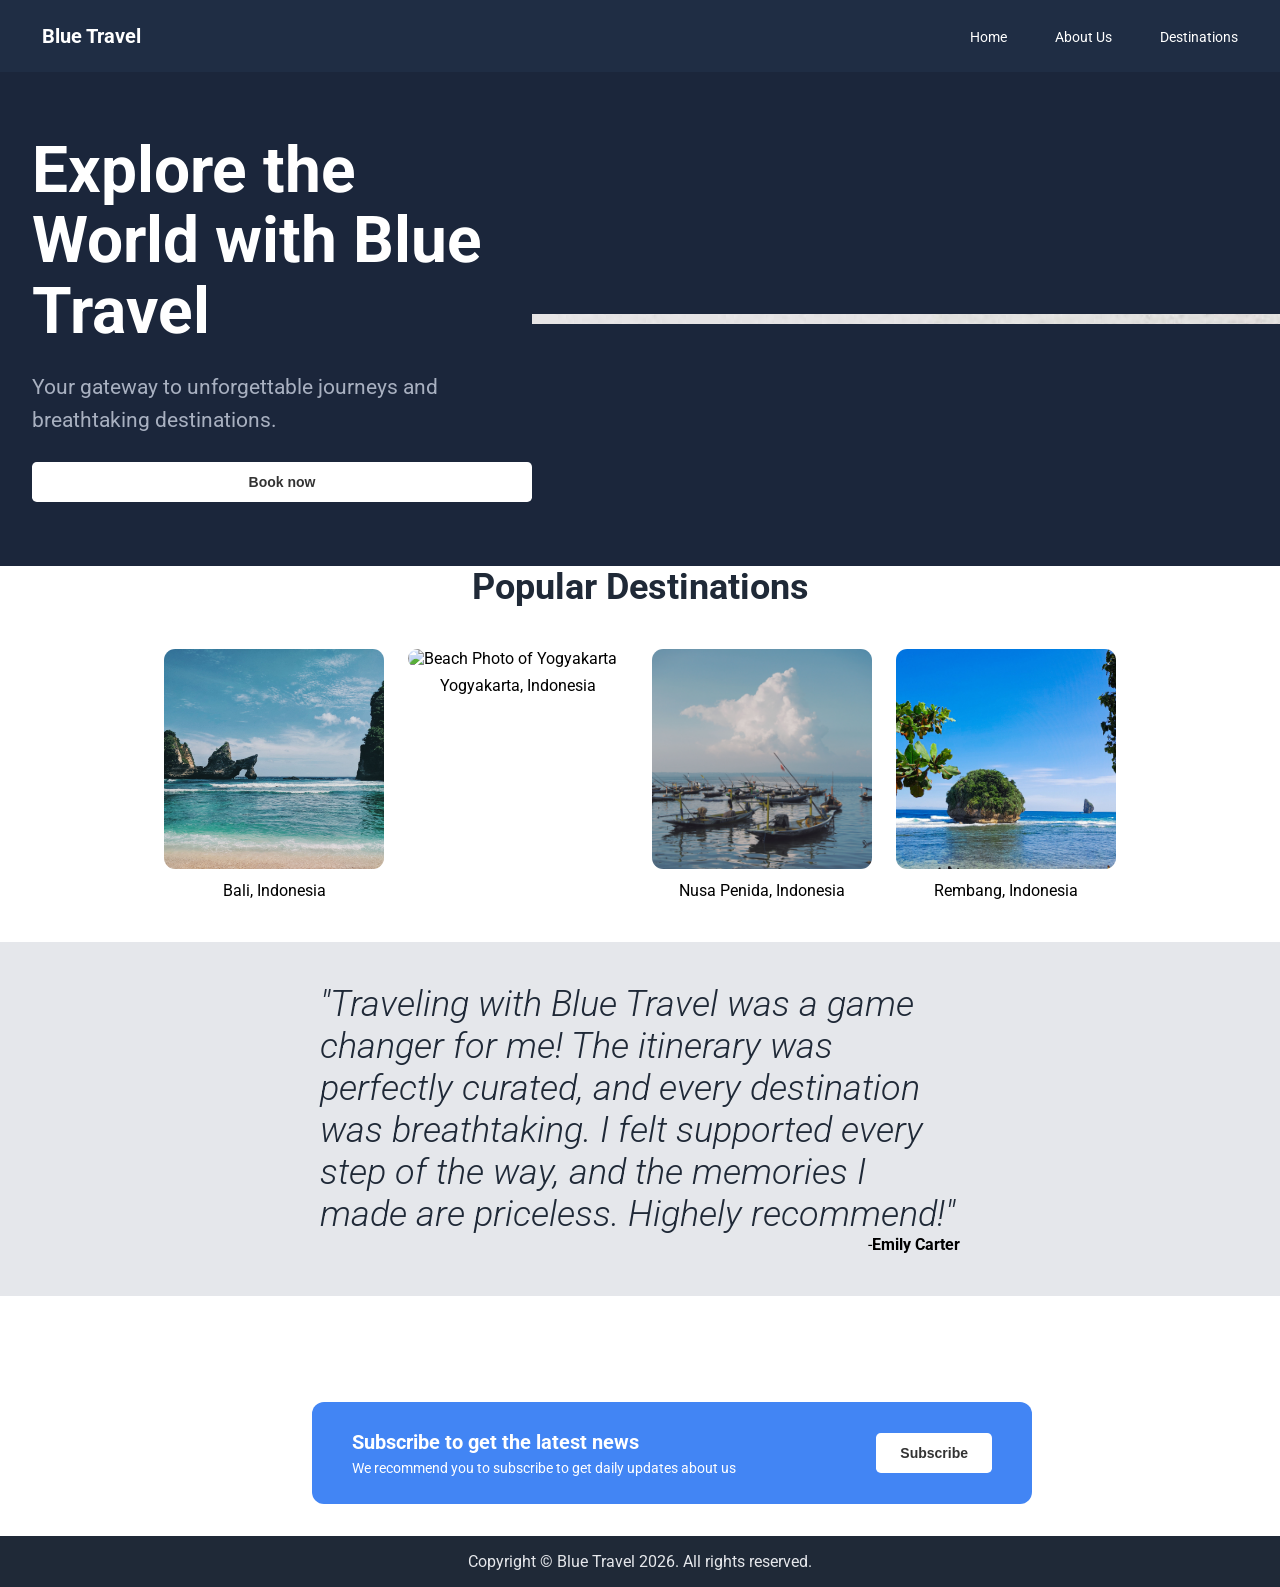
==== index.html @ 7595e04e "fix css button" ====
<!DOCTYPE html>
<html lang="en">
<head>
  <meta charset="UTF-8">
  <meta name="viewport" content="width=device-width, initial-scale=1.0">
  <title>Home</title>

  <link rel="stylesheet" href="styles/main.css">
</head>
<body>
  <header>
    <nav>
      <p class="logo">Blue Travel</p>
      <ul class="nav-links">
        <li><a href="index.html">Home</a></li>
        <li><a href="pages/AboutUs.html">About Us</a></li>
        <li><a href="pages/destinations.html">Destinations</a></li>
      </ul>
    </nav>
  </header>
  <main>
    <section class="hero">
      <div class="hero-content">
        <h1>Explore the World with Blue Travel</h1>
        <p>Your gateway to unforgettable journeys and breathtaking destinations.</p>
        <button class="btn" type="button">Book now</button>
      </div>
      <div class="hero-image">
        <img class="card-image" src="media/hero.jpg" alt="Hero Image">
      </div>
    </section>

    <section class="section">
    <h2>Popular Destinations</h2>
    <div class="card-row">
      <figure class="card">
        <img class="card-image" src="media/Bali.jpg" alt="Beach Photo of Bali">
        <figcaption>Bali, Indonesia</figcaption>
      </figure>
      <figure class="card">
        <img class="card-image" src="media/Yogyakarta.jpg" alt="Beach Photo of Yogyakarta">
        <figcaption>Yogyakarta, Indonesia</figcaption>
      </figure>
      <figure class="card">
        <img class="card-image" src="media/Nusa.jpg" alt="Beach Photo of Nusa Penida">
        <figcaption>Nusa Penida, Indonesia</figcaption>
      </figure>
      <figure class="card">
        <img class="card-image" src="media/Rembang.jpg" alt="Beach Photo of Rembang">
        <figcaption>Rembang, Indonesia</figcaption>
      </figure>
    </div>
  </section>
  <div class="quote-section">
    <div class="quote-container">
      <p class="quote-text">
        "Traveling with Blue Travel was a game changer for me! The itinerary was perfectly curated, and every destination was breathtaking. I felt supported every step of the way, and the memories I made are priceless. Highely recommend!"
      </p>
      <span class="quote-author">-<strong>Emily Carter</strong></span>
    </div>
  </div>
  <section class="newsletter">
    <div class="newsletter-content">
      <div class="newsletter-text">
        <h3>Subscribe to get the latest news</h3>
        <p>We recommend you to subscribe to get daily updates about us</p>
      </div>
      <div class="newsletter-button">
        <button class="btn" type="button">Subscribe</button>
      </div>
    </div>
    
  </section>
  </main>
  <footer>
    <p> Copyright &copy; Blue Travel 2026. All rights reserved.</p>
  </footer>
</body>
</html>
---- styles/main.css ----
@font-face {
  font-family: "Roboto";
  src: url("../fonts/Roboto-VariableFont_wdth,wght.ttf") format("truetype");
  font-weight: 100 900;
  font-style: normal;
}

@font-face {
  font-family: "Roboto";
  src: url("../fonts/Roboto-Italic-VariableFont_wdth\,wght.ttf") format("truetype");
  font-weight: 100 900;
  font-style: italic;
}

* {
  margin: 0;
  padding: 0;
}

body{
   font-family: "Roboto";
}

nav{
    display: flex;
    justify-content: space-between;
    align-items: center;

    background-color: #1f2d44;
    padding: 1.5rem 2.6rem;
}

.logo {
    color: white;
    font-size: 20px;
    font-weight: 700;
}

.nav-links {
    display: flex;
    gap: 3rem;
    list-style: none;
}

.nav-links a {
    color: #fff;
    text-decoration: none;
    font-size: 14px;
}

/*Hero Section*/


/* Hero Section */
.hero {
    display: flex;
    justify-content: center;
    align-items: center;
    width: 100%;

    margin: 0 auto;
    padding: 4rem 2rem;
    background-color: #1b263b;
    color: #ffffff;
}

.hero-content {
    display: flex;
    flex-direction: column;
    gap: 1.5rem;

    flex: 1;
    max-width: 500px;
}

.hero-content h1 {
    font-size: 4rem;
    line-height: 1.1;
    font-weight: 700;
}

.hero-content p {
    font-size: 1.3rem;
    line-height: 1.6;
    color: #a8b0c0;
}

.hero-image {
    display: flex;
    justify-content: center;
    align-items: center;

    flex: 1;
    width: 100px;
    height: 10px;
    overflow: hidden;
}


h2{
  font-size: 36px;
  font-weight: 700;
  color: rgb(31 41 55);
  display: flex;
  justify-content: center;
}

.section {
  display: flex;
  flex-direction: column;
  justify-content: center;
  align-items: center;
  width: 100%;
}

.card-row {
  display: flex;
  justify-content: center;
  gap: 1.5rem;
  padding: 2.6rem 0;
}

.card {
  width: 13.75rem;
  margin: 0;
}

.card .card-image {
  width: 100%;
  aspect-ratio: 1 / 1;
  object-fit: cover;   
  object-position: center;
  border-radius: 0.7rem;
}

@media (max-width: 768px) {
  .card-row {
    flex-direction: column;
    align-items: center;
    gap: 2rem;
  }

  .card {
    width: 90%;
    max-width: 20rem;
  }
}



figcaption {
  text-align: center;
  margin-top: 8px;
}

body {
  display: flex;
  flex-direction: column;
  justify-content: space-between;
  min-height: 100vh;;
}

.quote-section {
  background-color: #E5E7EB;
  display: flex;
  align-items: center;
  justify-content: center;
  width: 100%;
  overflow: hidden;
}

.quote-container {
  width: 50%;
  display: flex;
  flex-direction: column;
  padding: 2.6rem 5.2rem;
}

.quote-text {
  font-size: 36px;
  font-style: italic;
  font-weight: 300;
  color: #1F2937;
}

.quote-author {
  align-self: flex-end;
}

.newsletter {
    width: 100%;
    display: flex;
    justify-content: center;
    padding: 2rem;
}

.newsletter-content {
  width: 50%;
  background-color: #4285f4;
  border-radius: 0.75rem;

  display: flex;
  justify-content: space-between;
  align-items: center;

  padding: 1.75rem 2.5rem;
}

.newsletter-text h3 {
    color: white;
    font-size: 20px;
}

.newsletter-text p {
    margin: 0.4rem 0 0;
    color: rgba(255, 255, 255);
    font-size: 14px;
}

.btn{
    border: none;
    background-color: white;
    color: #333;
    padding: 0.75rem 1.5rem;
    border-radius: 0.3rem;
    font-weight: 600;
    font-size: 14px;
}

.info-card {
    display: flex;
    flex-direction: column;
    justify-content: center;

    background-color: white;
    border-radius: 12px;

    padding: 2rem;
    width: 450px;
    min-height: 180px;

    box-sizing: border-box;
}  


footer {
  background-color: #1F2937;
  color: #E5E7EB;
  text-align: center;
  padding: 1rem;
}

.quote-section {
  background-color: #E5E7EB;
  display: flex;
  align-items: center;
  justify-content: center;
  width: 100%;
  overflow: hidden;
  margin-bottom: 4.6rem;
}

.quote-container {
  width: 50%;
  display: flex;
  flex-direction: column;
  padding: 2.6rem 5.2rem;
}

.quote-text {
  font-size: 36px;
  font-style: italic;
  font-weight: 300;
  color: #1F2937;
}

.quote-author {
  align-self: flex-end;
}


.destinations {
  margin: 2.6rem 0;
  display: flex;
  flex-direction: column;
  align-items: center;
  row-gap: 1.6rem;
}

.destinations h2 {
  width: 80%;
  display: flex;
  justify-content: flex-start;
}

.destinations-first-row,
.destinations-second-row {
  width: 80%;
  display: flex;
}

article.destination {
  width: 33%;
}

article.destination h3 {
  margin-bottom: 4px;
}

article.destination .img-card {
  width: 90%;
  height: 180px;
  border-radius: 4px;
  overflow: hidden;
  margin-bottom: 6px;
}

article.destination .img-card img {
  width: 100%;
  height: 100%;
  object-fit: cover;
}

article p {
  width: 90%;
  font-size: 16px;
}

/*MEDIA QUERIES*/

@media (max-width: 768px) {
    .navbar {
        flex-direction: column;
        gap: 1rem;
        padding: 1.5rem;
    }

    .nav-links {
        gap: 1.5rem;
        flex-wrap: wrap;
        justify-content: center;
    }
}


@media (max-width: 768px) {
  footer{
    font-size: 12px;
  }

  .destinations-first-row,
  .destinations-second-row {
    flex-direction: column;
    align-items: flex-start;
    row-gap: 1.6rem;
  }

  article.destination {
    width: 100%;
  }

  article.destination img {
    width: 50%;
    object-fit: cover;
  }

  article.destination .img-card {
    width: 100%;
    height: 180%;
    border-radius: 4px;
    overflow: hidden;
    margin-bottom: 6px;
  }

  article.destination .img-card img {
    width: 100%;
    height: 100%;
    object-fit: cover;
  }

  article p {
    width: 100%;
    font-size: 16px;
  }

  article.destination h3 {
    margin-bottom: 6px;
  }
}
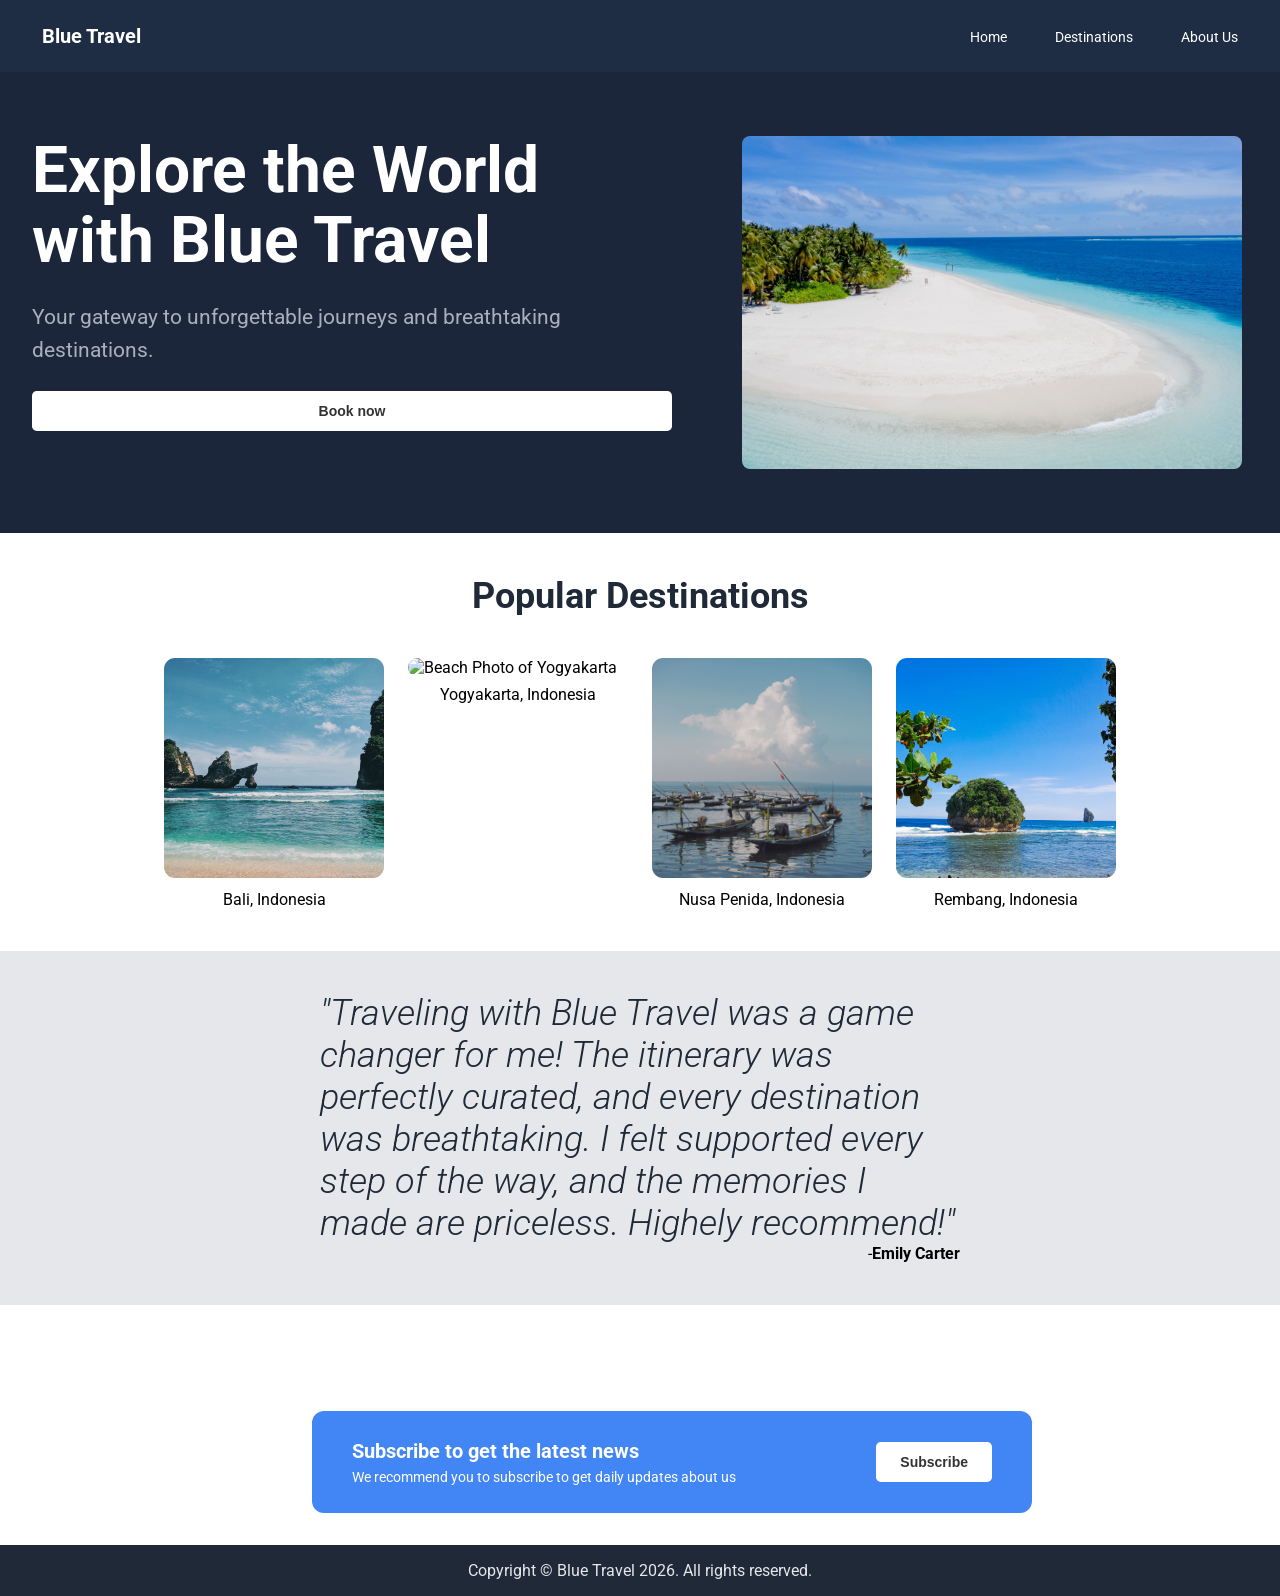
==== commit 55da8bfd: "change navbar order" ====
--- a/index.html
+++ b/index.html
@@ -13,8 +13,9 @@
       <p class="logo">Blue Travel</p>
       <ul class="nav-links">
         <li><a href="index.html">Home</a></li>
+        <li><a href="pages/destinations.html">Destinations</a></li>
         <li><a href="pages/AboutUs.html">About Us</a></li>
-        <li><a href="pages/destinations.html">Destinations</a></li>
+        
       </ul>
     </nav>
   </header>
--- a/styles/main.css
+++ b/styles/main.css
@@ -48,14 +48,10 @@
     font-size: 14px;
 }
 
-/*Hero Section*/
-
-
 /* Hero Section */
 .hero {
     display: flex;
-    justify-content: center;
-    align-items: center;
+    justify-content:center;
     width: 100%;
 
     margin: 0 auto;
@@ -70,7 +66,7 @@
     gap: 1.5rem;
 
     flex: 1;
-    max-width: 500px;
+    width: 13.75rem;
 }
 
 .hero-content h1 {
@@ -92,8 +88,14 @@
 
     flex: 1;
     width: 100px;
-    height: 10px;
     overflow: hidden;
+}
+
+.hero-image img {
+    width: 100%;
+    max-width: 500px;
+    height: auto;
+    border-radius: 0.5rem;
 }
 
 
@@ -111,6 +113,7 @@
   justify-content: center;
   align-items: center;
   width: 100%;
+  padding-top: 2.6rem;
 }
 
 .card-row {
@@ -242,6 +245,13 @@
     box-sizing: border-box;
 }  
 
+.quote-containers {
+  width: 50%;
+  display: flex;
+  flex-direction: row;
+  gap: 1.5rem;
+  padding: 2.6rem 5.2rem;
+}
 
 footer {
   background-color: #1F2937;
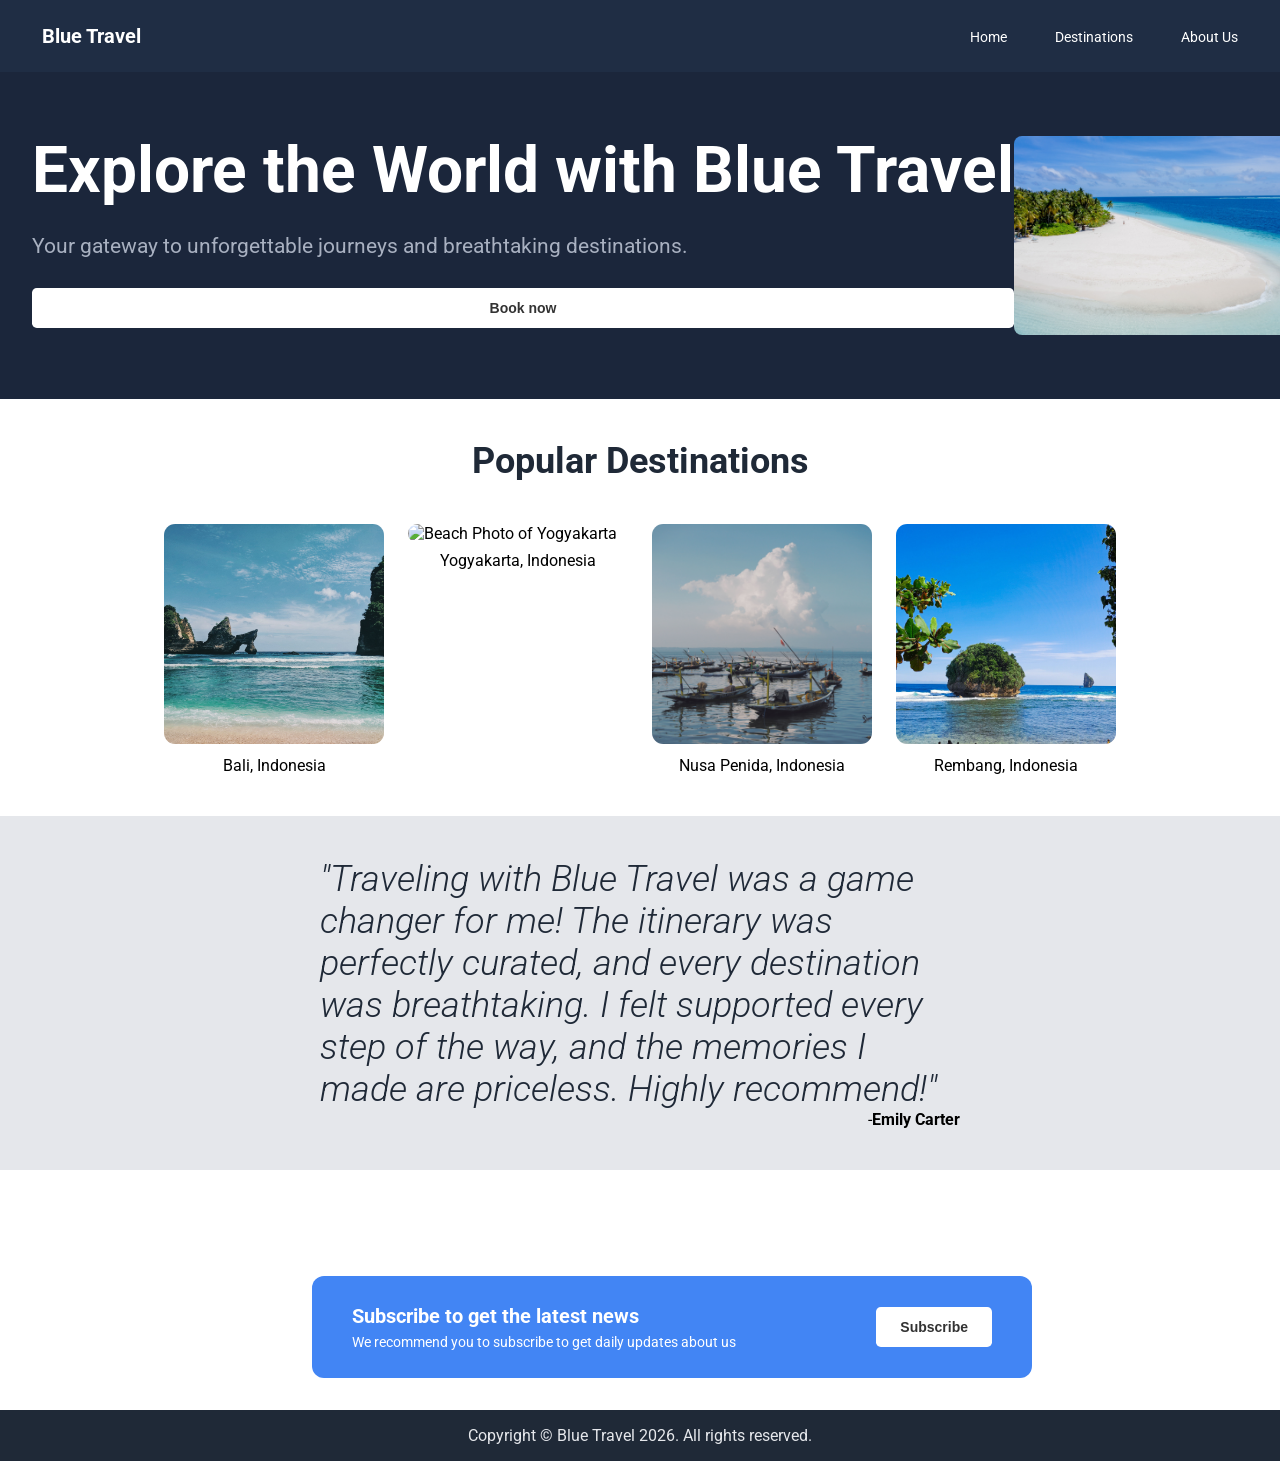
==== commit 1b44205f: "remove div and add html semantic tag" ====
--- a/index.html
+++ b/index.html
@@ -52,14 +52,14 @@
       </figure>
     </div>
   </section>
-  <div class="quote-section">
-    <div class="quote-container">
+  <section class="quote-section">
+    <blockquote class="quote-container">
       <p class="quote-text">
-        "Traveling with Blue Travel was a game changer for me! The itinerary was perfectly curated, and every destination was breathtaking. I felt supported every step of the way, and the memories I made are priceless. Highely recommend!"
+        "Traveling with Blue Travel was a game changer for me! The itinerary was perfectly curated, and every destination was breathtaking. I felt supported every step of the way, and the memories I made are priceless. Highly recommend!"
       </p>
       <span class="quote-author">-<strong>Emily Carter</strong></span>
-    </div>
-  </div>
+    </blockquote>
+  </section>
   <section class="newsletter">
     <div class="newsletter-content">
       <div class="newsletter-text">
--- a/styles/main.css
+++ b/styles/main.css
@@ -28,6 +28,7 @@
 
     background-color: #1f2d44;
     padding: 1.5rem 2.6rem;
+    position: sticky;
 }
 
 .logo {
@@ -64,9 +65,6 @@
     display: flex;
     flex-direction: column;
     gap: 1.5rem;
-
-    flex: 1;
-    width: 13.75rem;
 }
 
 .hero-content h1 {
@@ -249,7 +247,7 @@
   width: 50%;
   display: flex;
   flex-direction: row;
-  gap: 1.5rem;
+  gap: 2rem;
   padding: 2.6rem 5.2rem;
 }
 
@@ -352,6 +350,40 @@
     }
 }
 
+@media (max-width: 768px) {
+  .hero {
+    flex-direction: column;
+    align-items: center;
+    text-align: center;
+    padding: 2rem 1rem;
+    gap: 2rem;
+  }
+
+  .hero-content {
+    width: 100%;
+    max-width: 350px;
+    flex: none;
+  }
+
+  .hero-content h1 {
+    font-size: 2.5rem;
+  }
+
+  .hero-content p {
+    font-size: 1rem;
+  }
+
+  .hero-image {
+    width: 100%;
+    flex: none;
+  }
+
+  .hero-image img {
+    width: 100%;
+    max-width: 350px;
+  }
+}
+
 
 @media (max-width: 768px) {
   footer{
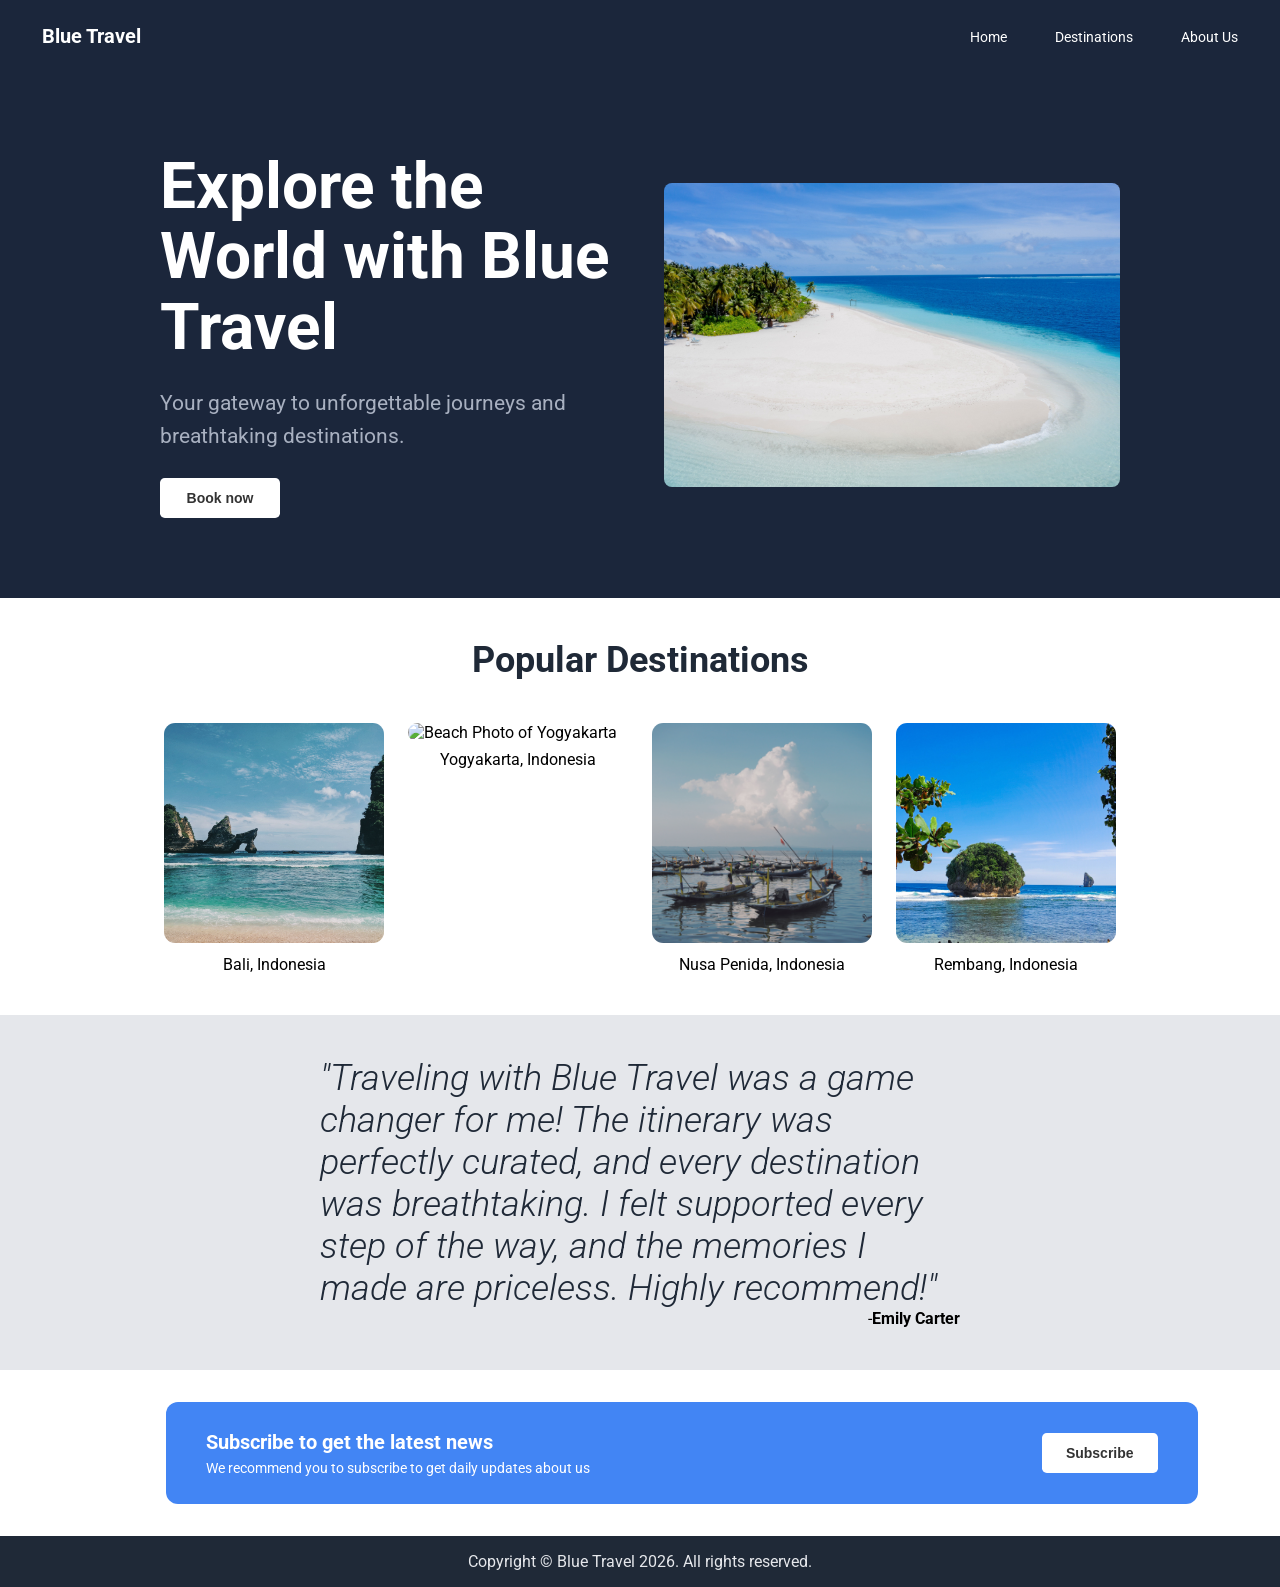
==== commit f97ed189: "fixes" ====
--- a/index.html
+++ b/index.html
@@ -20,16 +20,27 @@
     </nav>
   </header>
   <main>
-    <section class="hero">
+    <body>
+
+  <section class="hero-section">
+    <div class="hero">
       <div class="hero-content">
         <h1>Explore the World with Blue Travel</h1>
-        <p>Your gateway to unforgettable journeys and breathtaking destinations.</p>
-        <button class="btn" type="button">Book now</button>
+        <p>
+          Your gateway to unforgettable journeys and breathtaking
+          destinations.
+        </p>
+        <button class="btn" type="button">
+          Book now
+        </button>
       </div>
       <div class="hero-image">
-        <img class="card-image" src="media/hero.jpg" alt="Hero Image">
+        <img src="media/hero.jpg" alt="Travel destination">
       </div>
-    </section>
+    </div>
+  </section>
+
+</body>
 
     <section class="section">
     <h2>Popular Destinations</h2>
--- a/styles/main.css
+++ b/styles/main.css
@@ -17,87 +17,98 @@
   padding: 0;
 }
 
-body{
-   font-family: "Roboto";
-}
-
-nav{
-    display: flex;
-    justify-content: space-between;
-    align-items: center;
-
-    background-color: #1f2d44;
-    padding: 1.5rem 2.6rem;
-    position: sticky;
+body {
+  font-family: "Roboto";
+  display: flex;
+  flex-direction: column;
+  justify-content: space-between;
+  min-height: 100vh;
+}
+
+header {
+  width: 100%;
+}
+
+nav {
+  display: flex;
+  justify-content: space-between;
+  align-items: center;
+  background-color: #1b263b;
+  padding: 1.5rem 2.6rem;
+  position: sticky;
+  top: 0;
 }
 
 .logo {
-    color: white;
-    font-size: 20px;
-    font-weight: 700;
+  color: white;
+  font-size: 20px;
+  font-weight: 700;
 }
 
 .nav-links {
-    display: flex;
-    gap: 3rem;
-    list-style: none;
+  display: flex;
+  gap: 3rem;
+  list-style: none;
 }
 
 .nav-links a {
-    color: #fff;
-    text-decoration: none;
-    font-size: 14px;
+  color: #fff;
+  text-decoration: none;
+  font-size: 14px;
 }
 
 /* Hero Section */
+.hero-section {
+  background-color: #1b263b;
+}
+
 .hero {
-    display: flex;
-    justify-content:center;
-    width: 100%;
-
-    margin: 0 auto;
-    padding: 4rem 2rem;
-    background-color: #1b263b;
-    color: #ffffff;
+  max-width: 1200px;
+  margin: 0 auto;
+  padding: 5rem 10rem;
+  display: flex;
+  justify-content: space-between;
+  align-items: center;
+  gap: 3rem;
+  color: #fff;
 }
 
 .hero-content {
-    display: flex;
-    flex-direction: column;
-    gap: 1.5rem;
+  flex: 1;
+  max-width: 500px;
+  display: flex;
+  flex-direction: column;
+  gap: 1.5rem;
 }
 
 .hero-content h1 {
-    font-size: 4rem;
-    line-height: 1.1;
-    font-weight: 700;
+  font-size: 4rem;
+  line-height: 1.1;
+  font-weight: 700;
 }
 
 .hero-content p {
-    font-size: 1.3rem;
-    line-height: 1.6;
-    color: #a8b0c0;
+  font-size: 1.3rem;
+  line-height: 1.6;
+  color: #a8b0c0;
 }
 
 .hero-image {
-    display: flex;
-    justify-content: center;
-    align-items: center;
-
-    flex: 1;
-    width: 100px;
-    overflow: hidden;
+  flex: 1;
+  display: flex;
+  justify-content: flex-end;
+  align-items: center;
+  overflow: hidden;
 }
 
 .hero-image img {
-    width: 100%;
-    max-width: 500px;
-    height: auto;
-    border-radius: 0.5rem;
-}
-
-
-h2{
+  width: 100%;
+  max-width: 500px;
+  height: auto;
+  border-radius: 0.5rem;
+}
+
+h2 {
   font-size: 36px;
   font-weight: 700;
   color: rgb(31 41 55);
@@ -129,36 +140,14 @@
 .card .card-image {
   width: 100%;
   aspect-ratio: 1 / 1;
-  object-fit: cover;   
+  object-fit: cover;
   object-position: center;
   border-radius: 0.7rem;
 }
-
-@media (max-width: 768px) {
-  .card-row {
-    flex-direction: column;
-    align-items: center;
-    gap: 2rem;
-  }
-
-  .card {
-    width: 90%;
-    max-width: 20rem;
-  }
-}
-
-
 
 figcaption {
   text-align: center;
   margin-top: 8px;
-}
-
-body {
-  display: flex;
-  flex-direction: column;
-  justify-content: space-between;
-  min-height: 100vh;;
 }
 
 .quote-section {
@@ -189,59 +178,56 @@
 }
 
 .newsletter {
-    width: 100%;
-    display: flex;
-    justify-content: center;
-    padding: 2rem;
+  width: 100%;
+  display: flex;
+  justify-content: center;
+  padding: 2rem 2.6rem;
 }
 
 .newsletter-content {
-  width: 50%;
+  width: 100%;
+  max-width: 59.5rem;
   background-color: #4285f4;
   border-radius: 0.75rem;
-
   display: flex;
   justify-content: space-between;
   align-items: center;
-
   padding: 1.75rem 2.5rem;
 }
 
 .newsletter-text h3 {
-    color: white;
-    font-size: 20px;
+  color: white;
+  font-size: 20px;
 }
 
 .newsletter-text p {
-    margin: 0.4rem 0 0;
-    color: rgba(255, 255, 255);
-    font-size: 14px;
-}
-
-.btn{
-    border: none;
-    background-color: white;
-    color: #333;
-    padding: 0.75rem 1.5rem;
-    border-radius: 0.3rem;
-    font-weight: 600;
-    font-size: 14px;
+  margin: 0.4rem 0 0;
+  color: rgba(255, 255, 255);
+  font-size: 14px;
+}
+
+.btn {
+  border: none;
+  background-color: white;
+  color: #333;
+  padding: 0.75rem 1.5rem;
+  border-radius: 0.3rem;
+  font-weight: 600;
+  font-size: 14px;
+  max-width: 120px;
 }
 
 .info-card {
-    display: flex;
-    flex-direction: column;
-    justify-content: center;
-
-    background-color: white;
-    border-radius: 12px;
-
-    padding: 2rem;
-    width: 450px;
-    min-height: 180px;
-
-    box-sizing: border-box;
-}  
+  display: flex;
+  flex-direction: column;
+  justify-content: center;
+  background-color: white;
+  border-radius: 12px;
+  padding: 2rem;
+  width: 450px;
+  min-height: 180px;
+  box-sizing: border-box;
+}
 
 .quote-containers {
   width: 50%;
@@ -257,35 +243,6 @@
   text-align: center;
   padding: 1rem;
 }
-
-.quote-section {
-  background-color: #E5E7EB;
-  display: flex;
-  align-items: center;
-  justify-content: center;
-  width: 100%;
-  overflow: hidden;
-  margin-bottom: 4.6rem;
-}
-
-.quote-container {
-  width: 50%;
-  display: flex;
-  flex-direction: column;
-  padding: 2.6rem 5.2rem;
-}
-
-.quote-text {
-  font-size: 36px;
-  font-style: italic;
-  font-weight: 300;
-  color: #1F2937;
-}
-
-.quote-author {
-  align-self: flex-end;
-}
-
 
 .destinations {
   margin: 2.6rem 0;
@@ -337,31 +294,40 @@
 /*MEDIA QUERIES*/
 
 @media (max-width: 768px) {
-    .navbar {
-        flex-direction: column;
-        gap: 1rem;
-        padding: 1.5rem;
-    }
-
-    .nav-links {
-        gap: 1.5rem;
-        flex-wrap: wrap;
-        justify-content: center;
-    }
-}
-
-@media (max-width: 768px) {
+  nav {
+    flex-direction: column;
+    gap: 1rem;
+    padding: 1.5rem;
+  }
+
+  .nav-links {
+    gap: 1.5rem;
+    flex-wrap: wrap;
+    justify-content: center;
+  }
+
+  .card-row {
+    flex-direction: column;
+    align-items: center;
+    gap: 2rem;
+  }
+
+  .card {
+    width: 90%;
+    max-width: 20rem;
+  }
+
   .hero {
     flex-direction: column;
     align-items: center;
     text-align: center;
-    padding: 2rem 1rem;
-    gap: 2rem;
+    padding: 2rem 5%;
+    gap: 1.5rem;
   }
 
   .hero-content {
     width: 100%;
-    max-width: 350px;
+    max-width: 100%;
     flex: none;
   }
 
@@ -380,13 +346,29 @@
 
   .hero-image img {
     width: 100%;
-    max-width: 350px;
-  }
-}
-
-
-@media (max-width: 768px) {
-  footer{
+    max-width: 100%;
+    height: auto;
+  }
+
+  .newsletter {
+    padding: 2rem 5%;
+  }
+
+  .newsletter-content {
+    width: 100%;
+    max-width: none;
+    flex-direction: column;
+    align-items: center;
+    text-align: center;
+    gap: 1.25rem;
+    padding: 1.5rem;
+  }
+
+  .newsletter-text p {
+    font-size: 13px;
+  }
+
+  footer {
     font-size: 12px;
   }
 
@@ -428,4 +410,24 @@
   article.destination h3 {
     margin-bottom: 6px;
   }
-}
+
+  .quote-section {
+    padding: 3rem 1rem;
+  }
+
+  .quote-container {
+    width: 90%;
+    padding: 1.5rem;
+  }
+
+  .quote-text {
+    font-size: 1.5rem;
+    line-height: 1.4;
+  }
+
+  .quote-author {
+    margin-top: 1rem;
+    font-size: 1rem;
+    align-self: flex-end;
+  }
+}
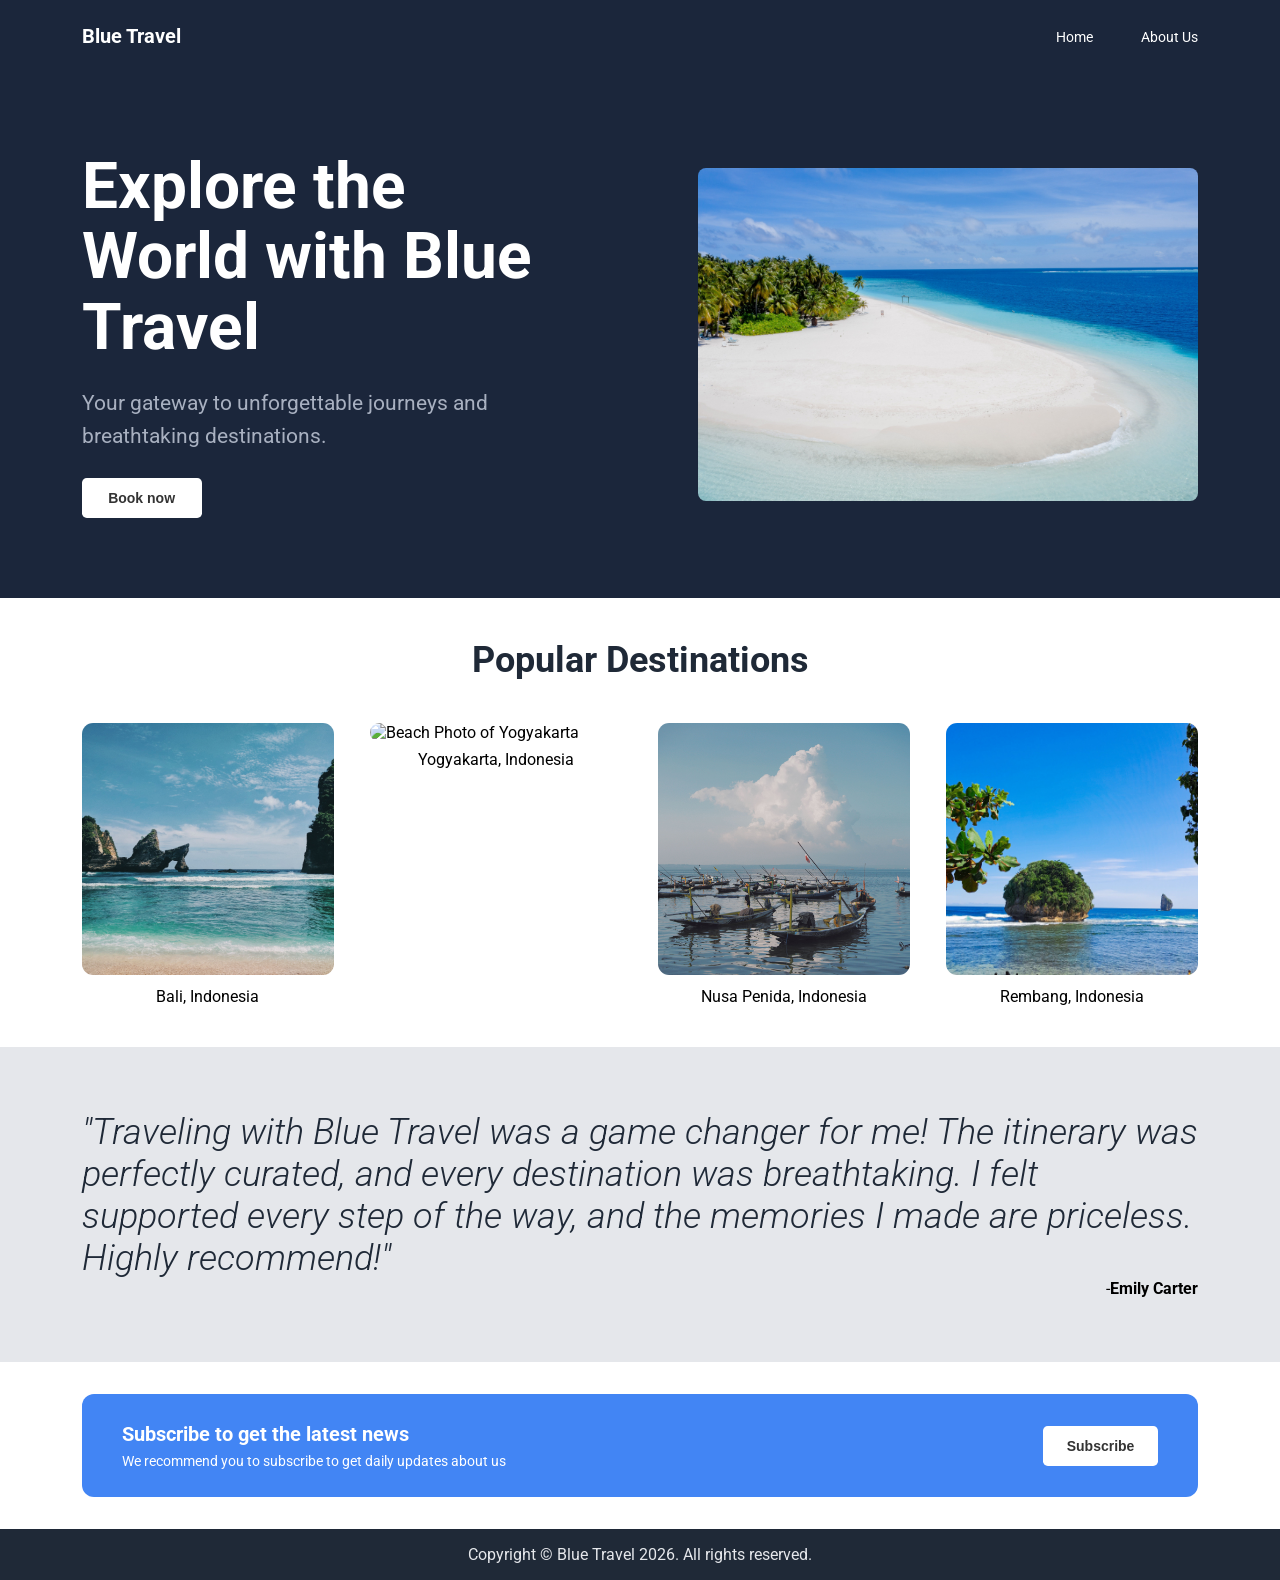
==== commit 9ca8d073: "comment destinations page" ====
--- a/index.html
+++ b/index.html
@@ -13,7 +13,7 @@
       <p class="logo">Blue Travel</p>
       <ul class="nav-links">
         <li><a href="index.html">Home</a></li>
-        <li><a href="pages/destinations.html">Destinations</a></li>
+        <!-- <li><a href="pages/destinations.html">Destinations</a></li> -->
         <li><a href="pages/AboutUs.html">About Us</a></li>
         
       </ul>
--- a/styles/main.css
+++ b/styles/main.css
@@ -27,16 +27,20 @@
 
 header {
   width: 100%;
-}
-
-nav {
-  display: flex;
-  justify-content: space-between;
-  align-items: center;
   background-color: #1b263b;
-  padding: 1.5rem 2.6rem;
   position: sticky;
   top: 0;
+}
+
+nav {
+  display: flex;
+  justify-content: space-between;
+  align-items: center;
+  width: 100%;
+  max-width: 1200px;
+  margin: 0 auto;
+  padding: 1.5rem 2.6rem;
+  box-sizing: border-box;
 }
 
 .logo {
@@ -63,13 +67,14 @@
 }
 
 .hero {
+  width: 100%;
   max-width: 1200px;
   margin: 0 auto;
-  padding: 5rem 10rem;
+  padding: 5rem 2.6rem;
+  box-sizing: border-box;
   display: flex;
   justify-content: space-between;
   align-items: center;
-  gap: 3rem;
   color: #fff;
 }
 
@@ -126,14 +131,19 @@
 }
 
 .card-row {
-  display: flex;
-  justify-content: center;
-  gap: 1.5rem;
-  padding: 2.6rem 0;
+  width: 100%;
+  max-width: 1200px;
+  margin: 0 auto;
+  box-sizing: border-box;
+  padding: 2.6rem;
+  display: flex;
+  justify-content: space-between;
+  flex-wrap: wrap;
+  gap: 1.6rem;
 }
 
 .card {
-  width: 13.75rem;
+  width: 15.75rem;
   margin: 0;
 }
 
@@ -160,10 +170,13 @@
 }
 
 .quote-container {
-  width: 50%;
-  display: flex;
-  flex-direction: column;
-  padding: 2.6rem 5.2rem;
+  width: 100%;
+  max-width: 1200px;
+  margin: 0 auto;
+  box-sizing: border-box;
+  display: flex;
+  flex-direction: column;
+  padding: 4rem 2.6rem;
 }
 
 .quote-text {
@@ -179,14 +192,17 @@
 
 .newsletter {
   width: 100%;
+  max-width: 1200px;
+  margin: 0 auto;
   display: flex;
   justify-content: center;
   padding: 2rem 2.6rem;
+  box-sizing: border-box;
 }
 
 .newsletter-content {
   width: 100%;
-  max-width: 59.5rem;
+  box-sizing: border-box;
   background-color: #4285f4;
   border-radius: 0.75rem;
   display: flex;
@@ -329,6 +345,8 @@
     width: 100%;
     max-width: 100%;
     flex: none;
+    display: flex;
+    align-items: center;
   }
 
   .hero-content h1 {
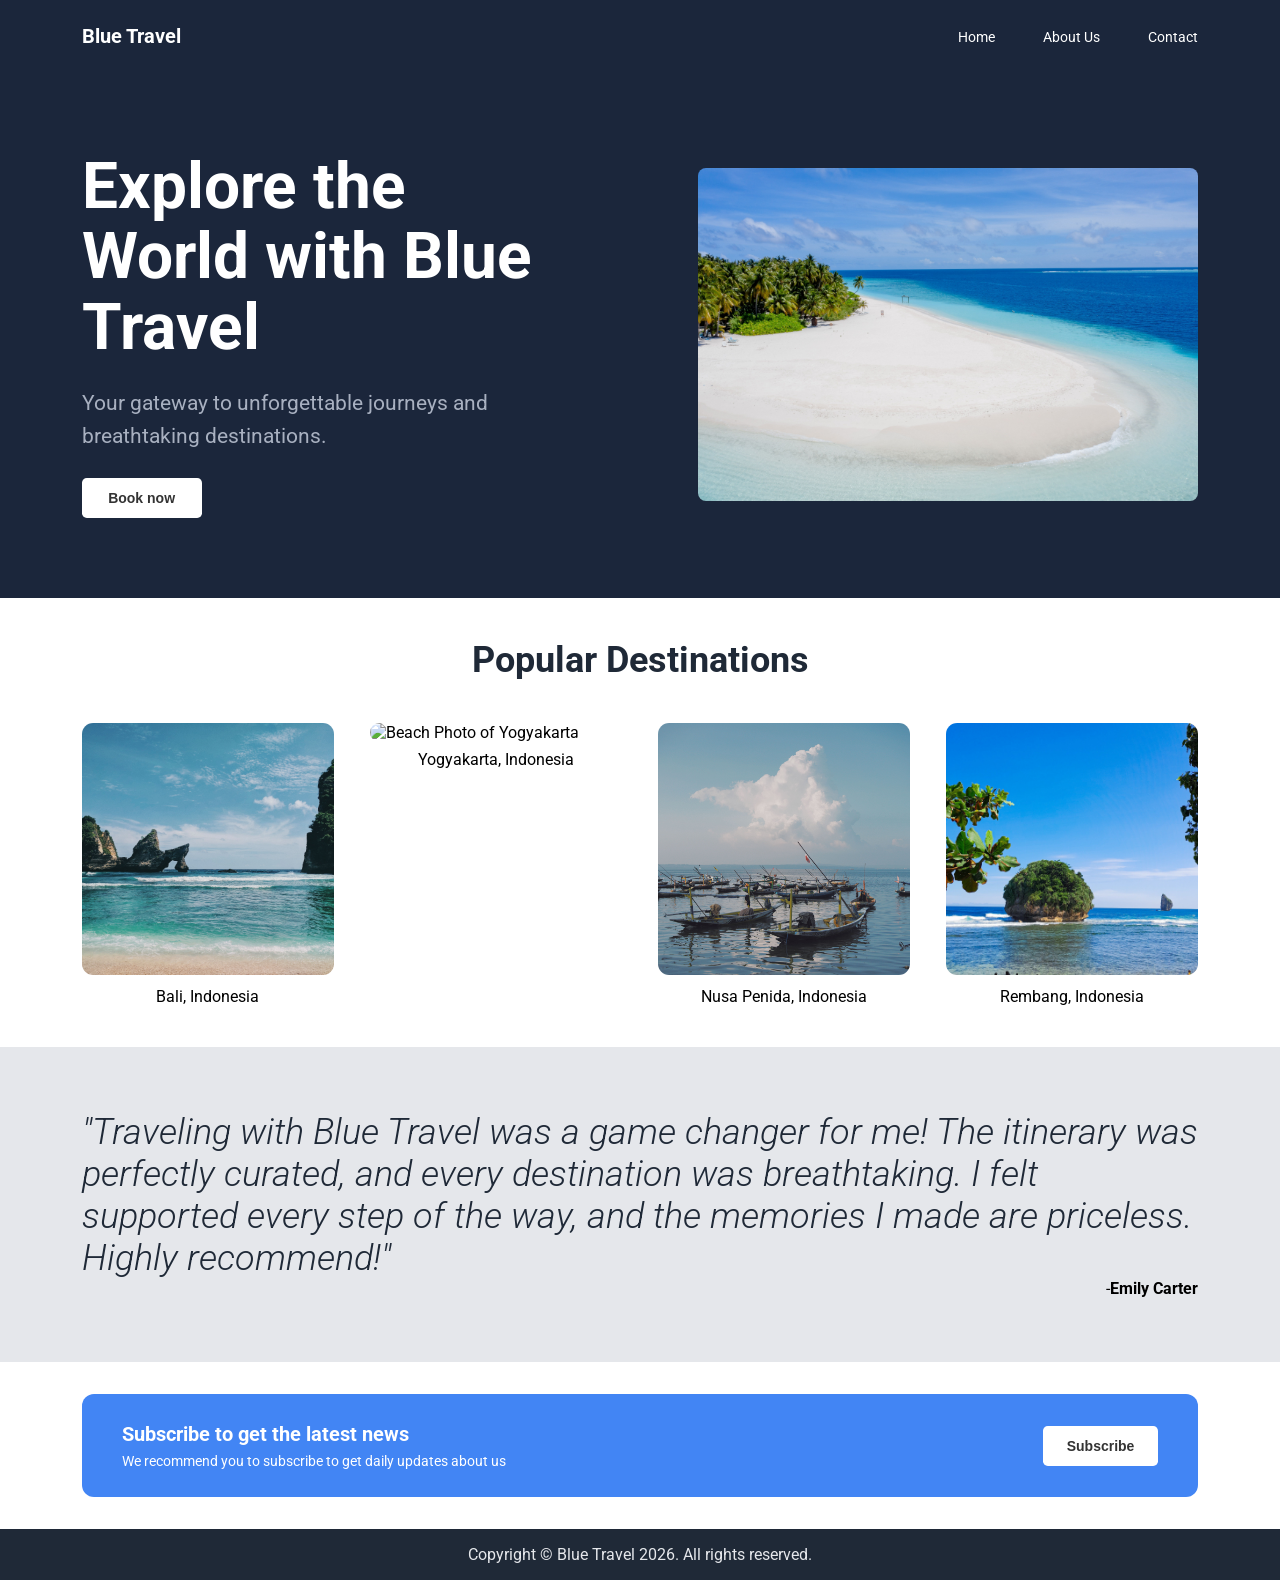
==== commit b3ec7fe0: "added contact page to navbar" ====
--- a/index.html
+++ b/index.html
@@ -15,7 +15,7 @@
         <li><a href="index.html">Home</a></li>
         <!-- <li><a href="pages/destinations.html">Destinations</a></li> -->
         <li><a href="pages/AboutUs.html">About Us</a></li>
-        
+        <li><a href="pages/contact.html">Contact</a></li>
       </ul>
     </nav>
   </header>
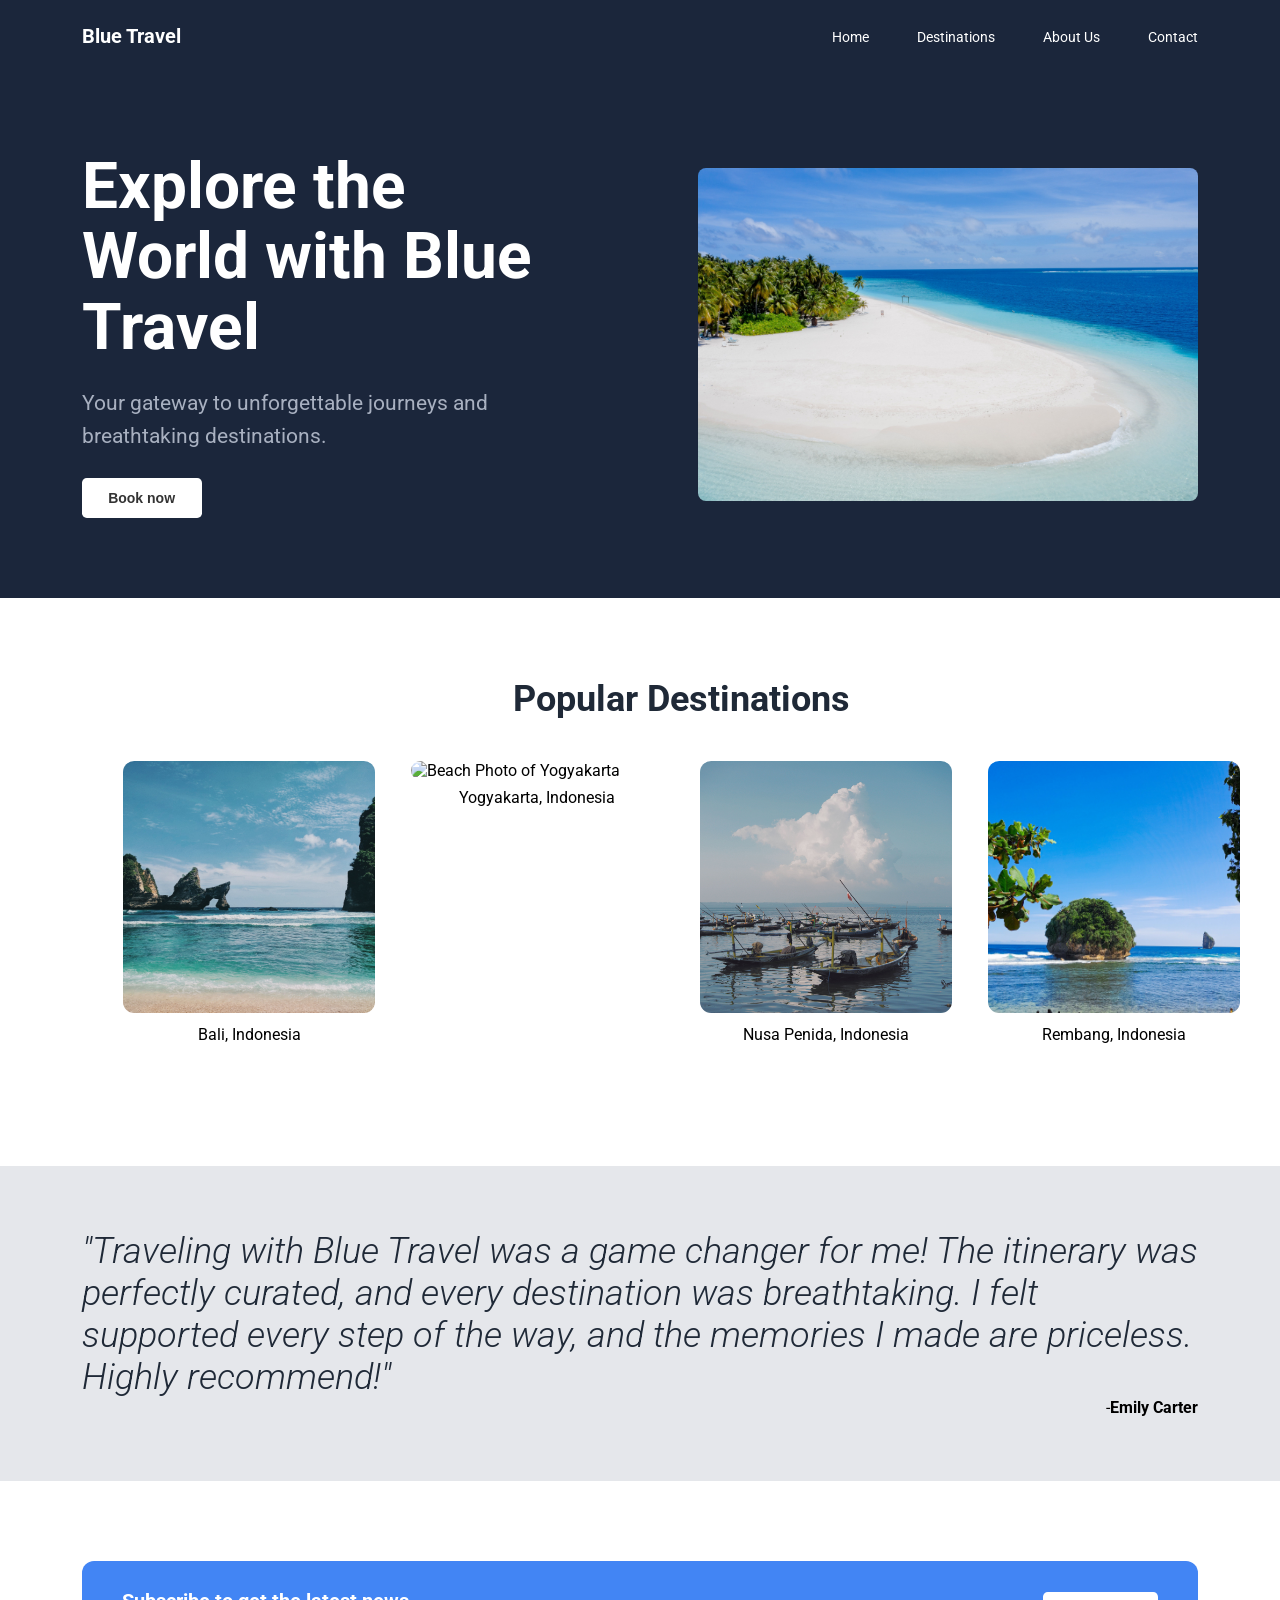
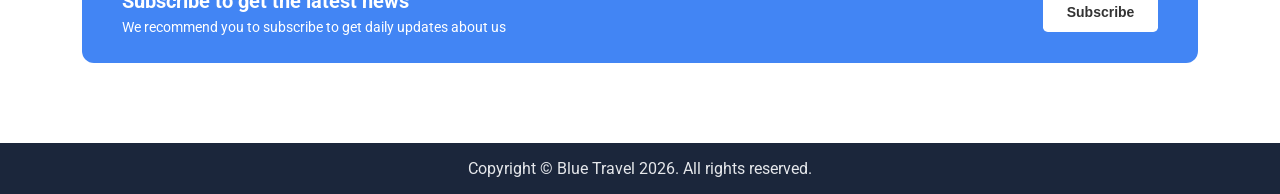
==== commit c7114eec: "added destination to all pages ini nvabar" ====
--- a/index.html
+++ b/index.html
@@ -10,10 +10,10 @@
 <body>
   <header>
     <nav>
-      <p class="logo">Blue Travel</p>
+      <a class="logo" href="../index.html">Blue Travel</a>
       <ul class="nav-links">
         <li><a href="index.html">Home</a></li>
-        <!-- <li><a href="pages/destinations.html">Destinations</a></li> -->
+        <li><a href="pages/destinations.html">Destinations</a></li>
         <li><a href="pages/AboutUs.html">About Us</a></li>
         <li><a href="pages/contact.html">Contact</a></li>
       </ul>
--- a/styles/main.css
+++ b/styles/main.css
@@ -47,6 +47,7 @@
   color: white;
   font-size: 20px;
   font-weight: 700;
+  text-decoration: none;
 }
 
 .nav-links {
@@ -61,7 +62,6 @@
   font-size: 14px;
 }
 
-/* Hero Section */
 .hero-section {
   background-color: #1b263b;
 }
@@ -127,7 +127,7 @@
   justify-content: center;
   align-items: center;
   width: 100%;
-  padding-top: 2.6rem;
+  padding: 5rem 2.6rem;
 }
 
 .card-row {
@@ -196,7 +196,7 @@
   margin: 0 auto;
   display: flex;
   justify-content: center;
-  padding: 2rem 2.6rem;
+  padding: 5rem 2.6rem;
   box-sizing: border-box;
 }
 
@@ -233,6 +233,27 @@
   max-width: 120px;
 }
 
+.btn:hover {
+  background-color:#4285f4;
+  color: #fff;
+}
+
+.btn-dark{
+  border: none;
+  background-color: #1b263b;
+  color: white;
+  padding: 0.75rem 1.5rem;
+  border-radius: 0.3rem;
+  font-weight: 600;
+  font-size: 14px;
+  max-width: 120px;
+}
+
+.btn-dark:hover {
+  background-color: #4285f4;
+  color: #fff;
+}
+
 .info-card {
   display: flex;
   flex-direction: column;
@@ -254,7 +275,7 @@
 }
 
 footer {
-  background-color: #1F2937;
+  background-color: #1b263b;
   color: #E5E7EB;
   text-align: center;
   padding: 1rem;
